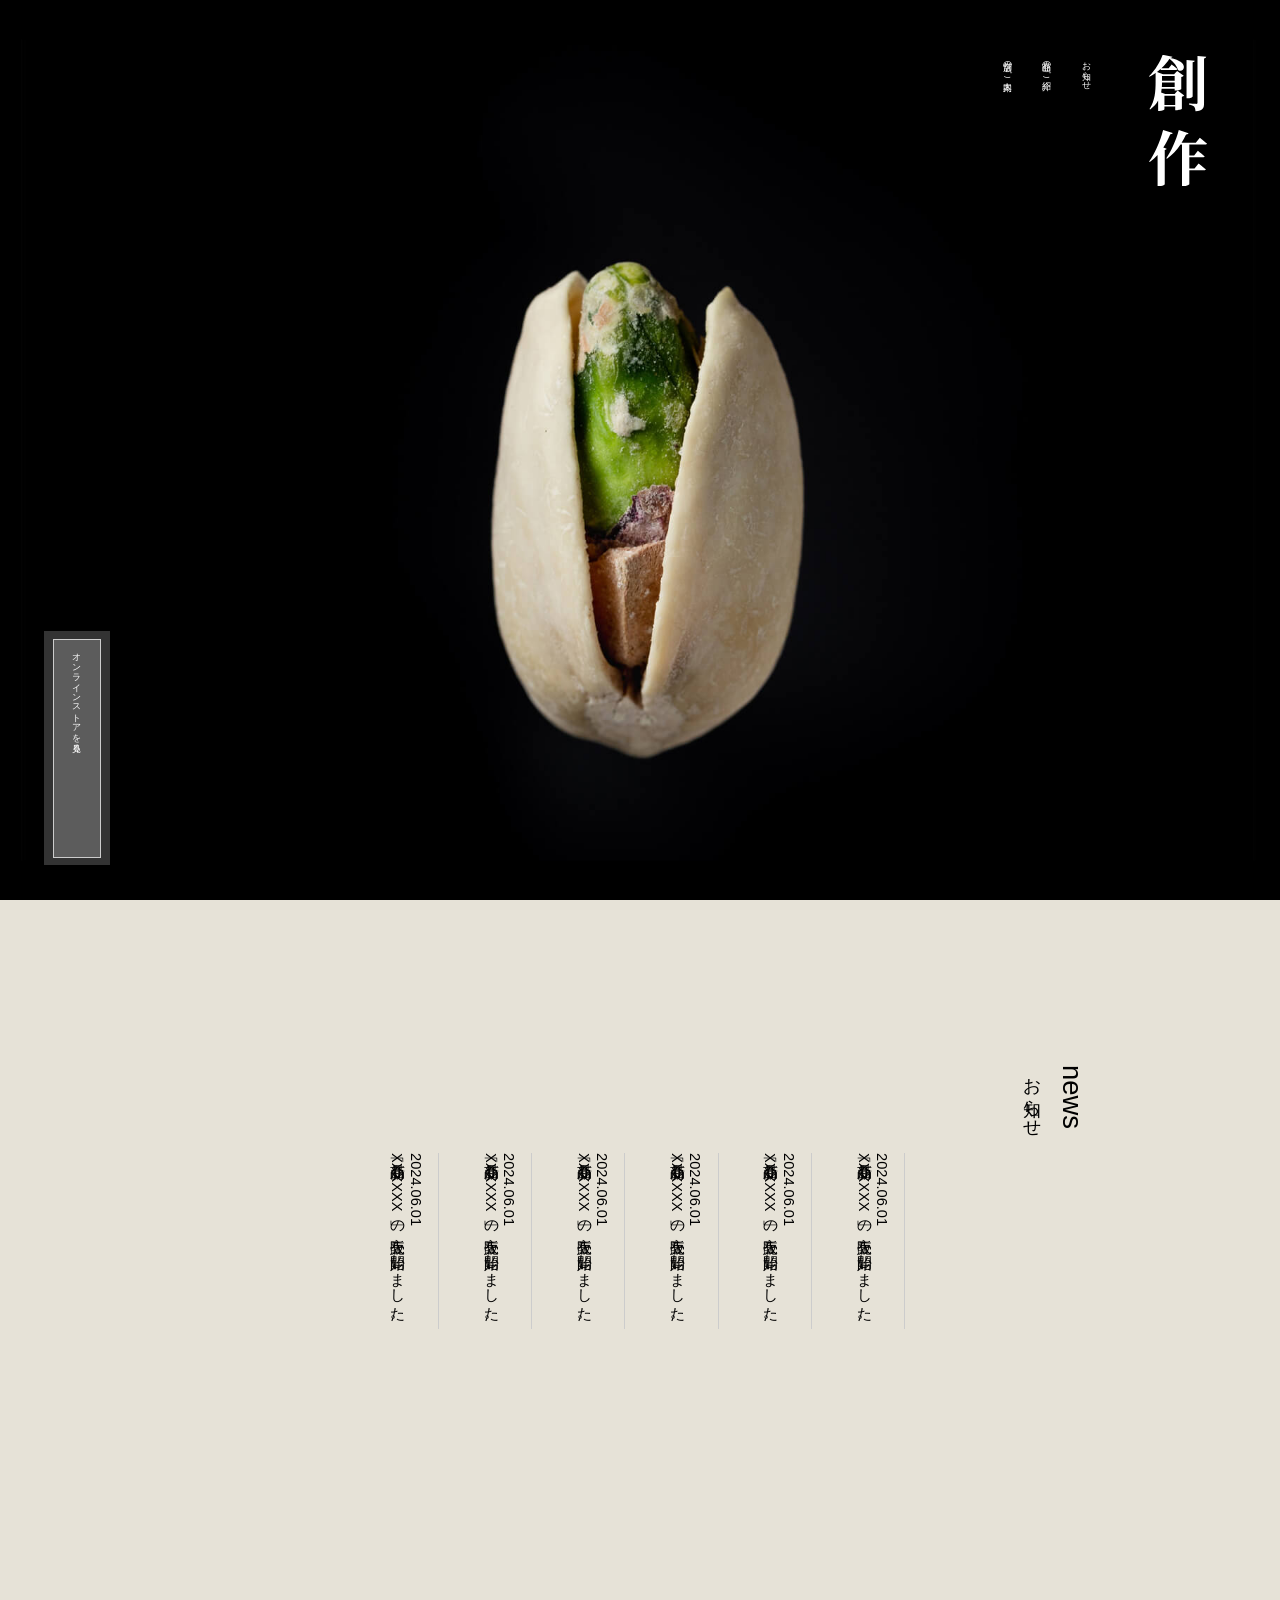
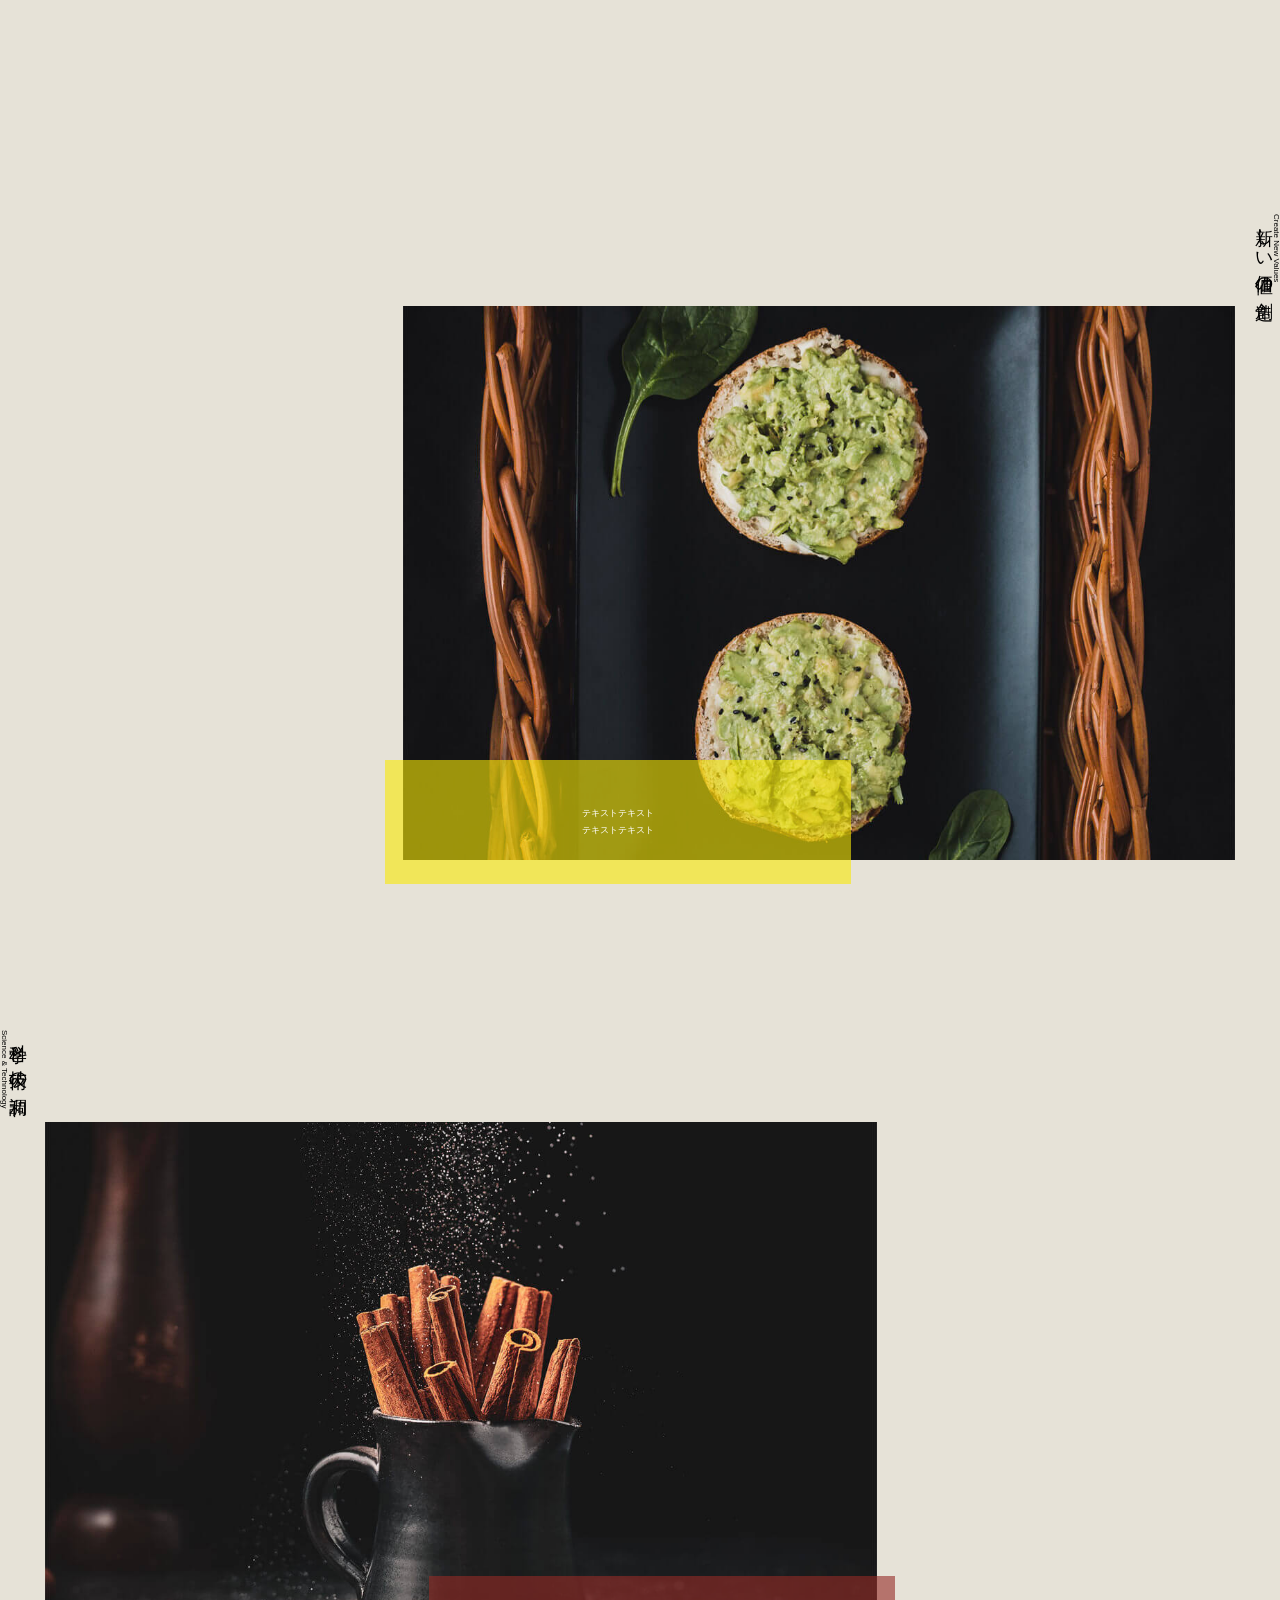
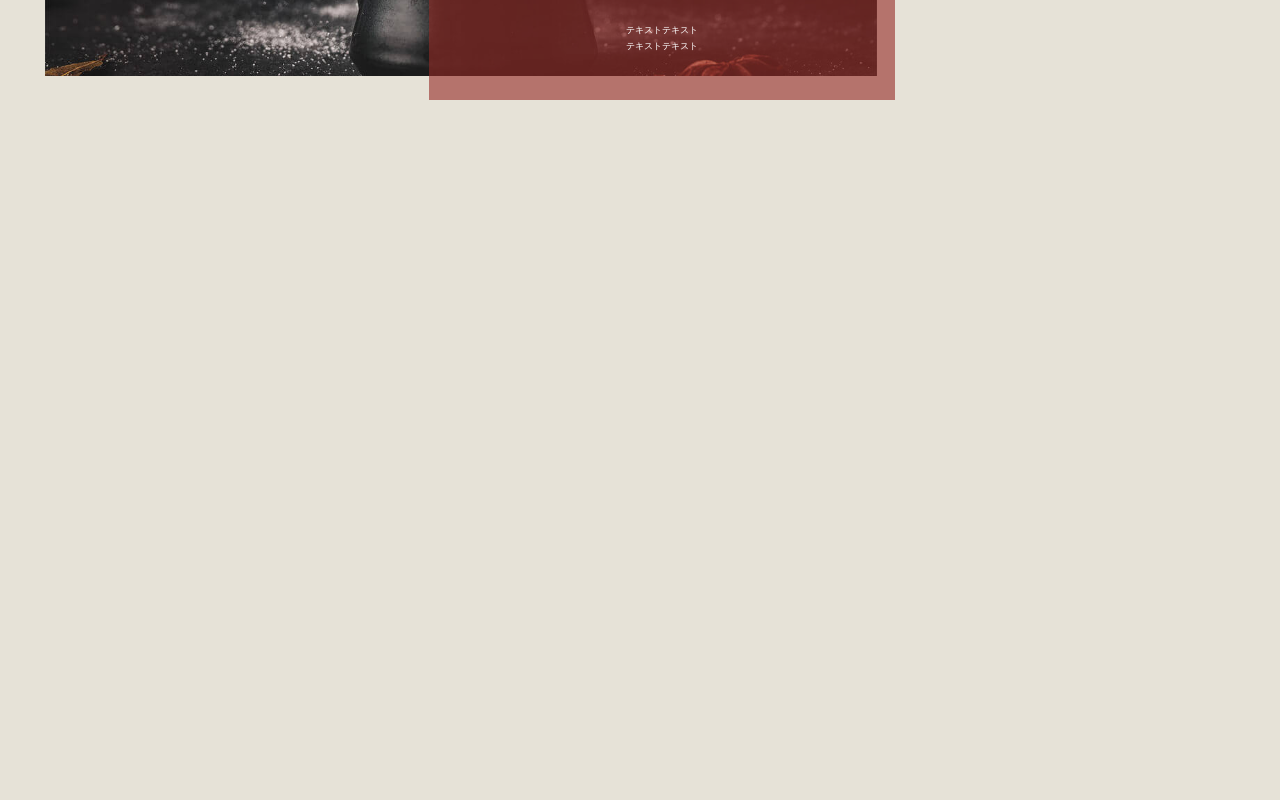
==== index.html @ 49992468 "initial commit" ====
<!doctype html>
<html lang="ja">
  <head>
    <meta charset="UTF-8" />
    <meta name="viewport" content="width=device-width, initial-scale=1.0" />
    <title>XXXXXX</title>
    <link rel="stylesheet" href="css/reset.css" />
    <link rel="stylesheet" href="css/style.css" />
    <link rel="stylesheet" href="css/work.css" />
  </head>
  <body>
    <!-- relative 「オンラインストアを左下に配置 -->
    <header class="header_area">
      <!-- 画面の位置を右から開始させる -->
      <div class="header_inner">
        <!-- ロゴ -->
        <h1 class="header_logo">
          <a href="#" class="header_logo_link"><img src="img/logo.svg" alt="創作ロゴ" class="header_logo_img" /></a>
        </h1>
        <!-- グローバルメニュー -->
        <nav class="header_nav">
          <ul class="header_nav_list">
            <li class="header_nav_item"><a href="index.html" class="header_nav_link">お知らせ</a></li>
            <li class="header_nav_item"><a href="about.html" class="header_nav_link">商品のご紹介</a></li>
            <li class="header_nav_item"><a href="work.html" class="header_nav_link">店舗のご案内</a></li>
          </ul>
        </nav>
      </div>
      <!-- オンラインストアを見る absolute 右下に配置 -->
      <div class="header_store">
        <a href="#" class="header_store_link">オンラインストアを見る</a>
      </div>
    </header>
    <main>
      <!-- お知らせ 右から-->
      <section class="news_area">
        <h2 class="news_subtitle">news</h2>
        <p class="news_title">お知らせ</p>

        <!-- display: flex; で横並びにする'(縦書き) -->
        <div class="news_list">
          <div class="news_item">
            <time class="news_date" datetime="2024-06-01">2024.06.01</time>
            <p class="news_text">新商品「XXXXXX」の販売を開始しました。</p>
          </div>
          <div class="news_item">
            <time class="news_date" datetime="2024-06-01">2024.06.01</time>
            <p class="news_text">新商品「XXXXXX」の販売を開始しました。</p>
          </div>

          <div class="news_item">
            <time class="news_date" datetime="2024-06-01">2024.06.01</time>
            <p class="news_text">新商品「XXXXXX」の販売を開始しました。</p>
          </div>

          <div class="news_item">
            <time class="news_date" datetime="2024-06-01">2024.06.01</time>
            <p class="news_text">新商品「XXXXXX」の販売を開始しました。</p>
          </div>

          <div class="news_item">
            <time class="news_date" datetime="2024-06-01">2024.06.01</time>
            <p class="news_text">新商品「XXXXXX」の販売を開始しました。</p>
          </div>

          <div class="news_item">
            <time class="news_date" datetime="2024-06-01">2024.06.01</time>
            <p class="news_text">新商品「XXXXXX」の販売を開始しました。</p>
          </div>
        </div>
      </section>

      <!-- 商品セクション1【flex 横2列: タイトル側 + 画像側 / row-reverseで画像左・タイトル右】 -->
      <section id="products1" class="products_area">
        <!-- └ タイトル側（右） -->
        <div class="products_header">
          <!-- └ └ 日本語タイトル -->
          <p class="products_title right_position">新しい価値の創造</p>
          <!-- └ └ 英語タイトル -->
          <p class="products_subtitle">Create New Values</p>
        </div>
        <!-- └ 画像側（左） -->
        <div class="products_img_wrapper">
          <!-- └ └ 写真 -->
          <img src="img/products1.jpg" alt="お菓子１" class="products_img" />
          <!-- └ └ テキストボックス -->
          <div class="products_text">テキストテキスト<br />テキストテキスト</div>
        </div>
      </section>

      <!-- 商品セクション2【flex 横2列: タイトル側 + 画像側】 -->
      <section id="products2" class="products_area">
        <!-- └ タイトル側（左） -->
        <div class="products_header">
          <!-- └ └ 日本語タイトル -->
          <p class="products_title">科学と技術の調和</p>
          <!-- └ └ 英語タイトル -->
          <p class="products_subtitle">Science & Technology</p>
        </div>
        <!-- └ 画像側（右） -->
        <div class="products_img_wrapper">
          <!-- └ └ 写真 -->
          <img src="img/products2.jpg" alt="お菓子２" class="products_img" />
          <!-- └ └ テキストボックス -->
          <div class="products_text">テキストテキスト<br />テキストテキスト</div>
        </div>
      </section>

      <!-- グーグルマップを埋め込む -->
      <section>
        <iframe src="https://www.google.com/maps/embed?pb=!1m18!1m12!1m3!1d3133.5903187146155!2d140.89138065!3d38.24261285000001!2m3!1f0!2f0!3f0!3m2!1i1024!2i768!4f13.1!3m3!1m2!1s0x5f8a27e0bf42cc71%3A0xd9b1f886aaa01709!2z44CSOTg0LTA4MDIg5a6u5Z-O55yM5LuZ5Y-w5biC6Iul5p6X5Yy65YWr6LuS5bCP6Lev!5e0!3m2!1sja!2sjp!4v1774502221230!5m2!1sja!2sjp" class="aaa"></iframe>
      </section>
    </main>
    <footer></footer>
    <script src="js/work.js"></script>
  </body>
</html>
---- css/style.css ----
/*
Theme Name: 
*/

html {
  font-size: calc(10 / 1400 * 100vw);
  /* 画面幅1400pxで10px*/
}
:root {
}
/* 
Regular 400
Medium 500
SemiBold 600
Bold 700
ExtraBold 800
*/
img {
  width: 100%;
  object-fit: cover;
}

.sp_only {
  display: none;
}
/* <!-- メインビジュアルここから --> */
.ar_main_img {
  height: 37rem;
  object-fit: cover;
}
/* <!-- メインビジュアルここまで --> */
@media screen and (max-width: 699.98px) {
  html {
    font-size: calc(10 / 375 * 100vw);
    /* 画面幅375pxで10px*/
  }
  /* <!-- メインビジュアルここから --> */
  .ar_main_img {
    margin-top: 8rem;
    height: 15rem;
  }
  /* <!-- メインビジュアルここまで --> */
  .sp_only {
    display: block;
  }
}
---- css/work.css ----
:root {
  --z-content: 1; /* 通常コンテンツ */
  --z-header: 100; /* ヘッダー全体 */
  --z-overlay: 200; /* グローバルメニュー */
  --z-button: 300; /* ハンバーガーボタン（常に最前面） */

  --side-width: 20rem; /* サイドスペースの幅 */
}

body {
  font-family: "Noto Sans JP", sans-serif;
  line-height: 1.8;
  background-color: #e6e2d7;
  font-family: yu-gothic, "Yu Gothic Medium", "Yu Gothic", sans-serif;
}

/* ===============================================
   header
   =============================================== */

/* ヘッダー外枠 */
.header_area {
  background-image: url(../img/mainvisual-pc.jpg);
  background-size: cover;
  background-position: center;

  width: 100%;
  height: 100vh;

  position: relative;
  z-index: var(--z-header);

  background-color: black;
  writing-mode: vertical-rl;
}

/* ヘッダー内側【flex 横3列: ロゴ + ナビ + ストア】 */
.header_inner {
  margin-right: 8rem;
  margin-top: 6rem;

  display: flex;
  flex-direction: column;
  justify-content: flex-start;
  align-items: flex-start;

  gap: 6rem;
}

/* └ ロゴ（右） */
.header_logo {
}

/* ロゴリンク */
.header_logo_link {
  text-decoration: none;
}

/* ロゴ画像 */
.header_logo_img {
}

/* └ ナビ（中） */
.header_nav {
}

/* ナビリスト【flex 横3列: Home + About + Work】 */
.header_nav_list {
  display: flex;
  flex-direction: column;
  gap: 2.5rem;
}

/* └ ナビ項目 */
.header_nav_item {
}

/* ナビリンク */
.header_nav_link {
  color: white;
}

/* └ ストア（左） */
.header_store {
  color: white;
  position: absolute;
  bottom: 3.8rem;
  left: 4.8rem;
  padding: 0.8rem 1rem;
  box-sizing: border-box;
  background-color: rgba(255, 255, 255, 0.2);

  cursor: pointer;
}

/* ストアリンク */
.header_store_link {
  display: block;
  height: 24rem;
  width: 5.2rem;

  padding: 0.8rem 1.6rem;
  border: 0.1rem solid #cccccc;
  color: white;
  background: rgba(255, 255, 255, 0.2);
  text-decoration: none;
}

/* ===============================================
   news
   =============================================== */

/* お知らせエリア外枠 */
.news_area {
  width: 100%;
  height: 100rem;

  padding-right: var(--side-width); /* サイドスペースの幅 */

  writing-mode: vertical-rl;
}

/* サブタイトル（news） */
.news_subtitle {
  margin-top: 18rem;
  font-size: 3rem;
}

/* タイトル（お知らせ） */
.news_title {
  margin-top: 18rem;
  font-size: 2rem;
}

/* ニュース一覧【flex 横6列: item × 6】 */
.news_list {
  margin-right: 12rem;
  margin-top: 27.7rem;

  display: flex;
  align-items: flex-start;
  flex-direction: column;

  gap: 3.2rem;
}

/* └ ニュース1件ブロック【flex 縦2行: 日付 + テキスト】 */
.news_item {
  width: 7rem;

  display: flex;
  flex-direction: column;
  justify-content: center;
  align-items: flex-start;

  font-size: 1.6rem;

  border-right: 0.1rem solid #cccccc;
}

/* └ └ 日付 */
.news_date {
  width: 2rem;
}

/* └ └ テキスト */
.news_text {
}

/* ===============================================
   products
   =============================================== */

/* 商品セクション外枠【flex 横2列: タイトル側 + 画像側】 */
.products_area {
  display: flex;
  margin-bottom: 18rem;
}

/* └ タイトル側 */
.products_header {
  font-weight: normal;
  line-height: 1;
}

/* └ └ 日本語タイトル */
.products_title {
  font-size: 2rem;
  letter-spacing: 0.1em;
  margin-bottom: 1.8rem;
}

/* └ └ 英語タイトル */
.products_subtitle {
  font-size: 0.875rem;
}

/* └ 画像側 */
.products_img_wrapper {
  width: 65%;
  margin-top: 10rem;
  position: relative;
}

/* └ └ 写真 */
.products_img {
  width: 100%;
}

/* └ └ テキストボックス */
.products_text {
  width: 56%;
  color: #fff;
  padding: 5rem 0;
  text-align: center;
  position: absolute;
  bottom: -2rem;
}

/* 1枚目: 画像左・タイトル右 */
#products1 {
  flex-direction: row-reverse;
}

#products1 .products_header {
  margin-left: 2rem;
  writing-mode: vertical-lr;
}

#products1 .products_text {
  background: rgba(249, 233, 6, 0.6);
  left: -2rem;
}

/* 2枚目: タイトル左・画像右 */
#products2 .products_header {
  margin-right: 2rem;
  writing-mode: vertical-rl;
}

#products2 .products_text {
  background: rgba(149, 42, 38, 0.6);
  right: -2rem;
}

/* ===============================================
   work
   =============================================== */

.aaa {
  width: 100%;
  height: 60rem;
}
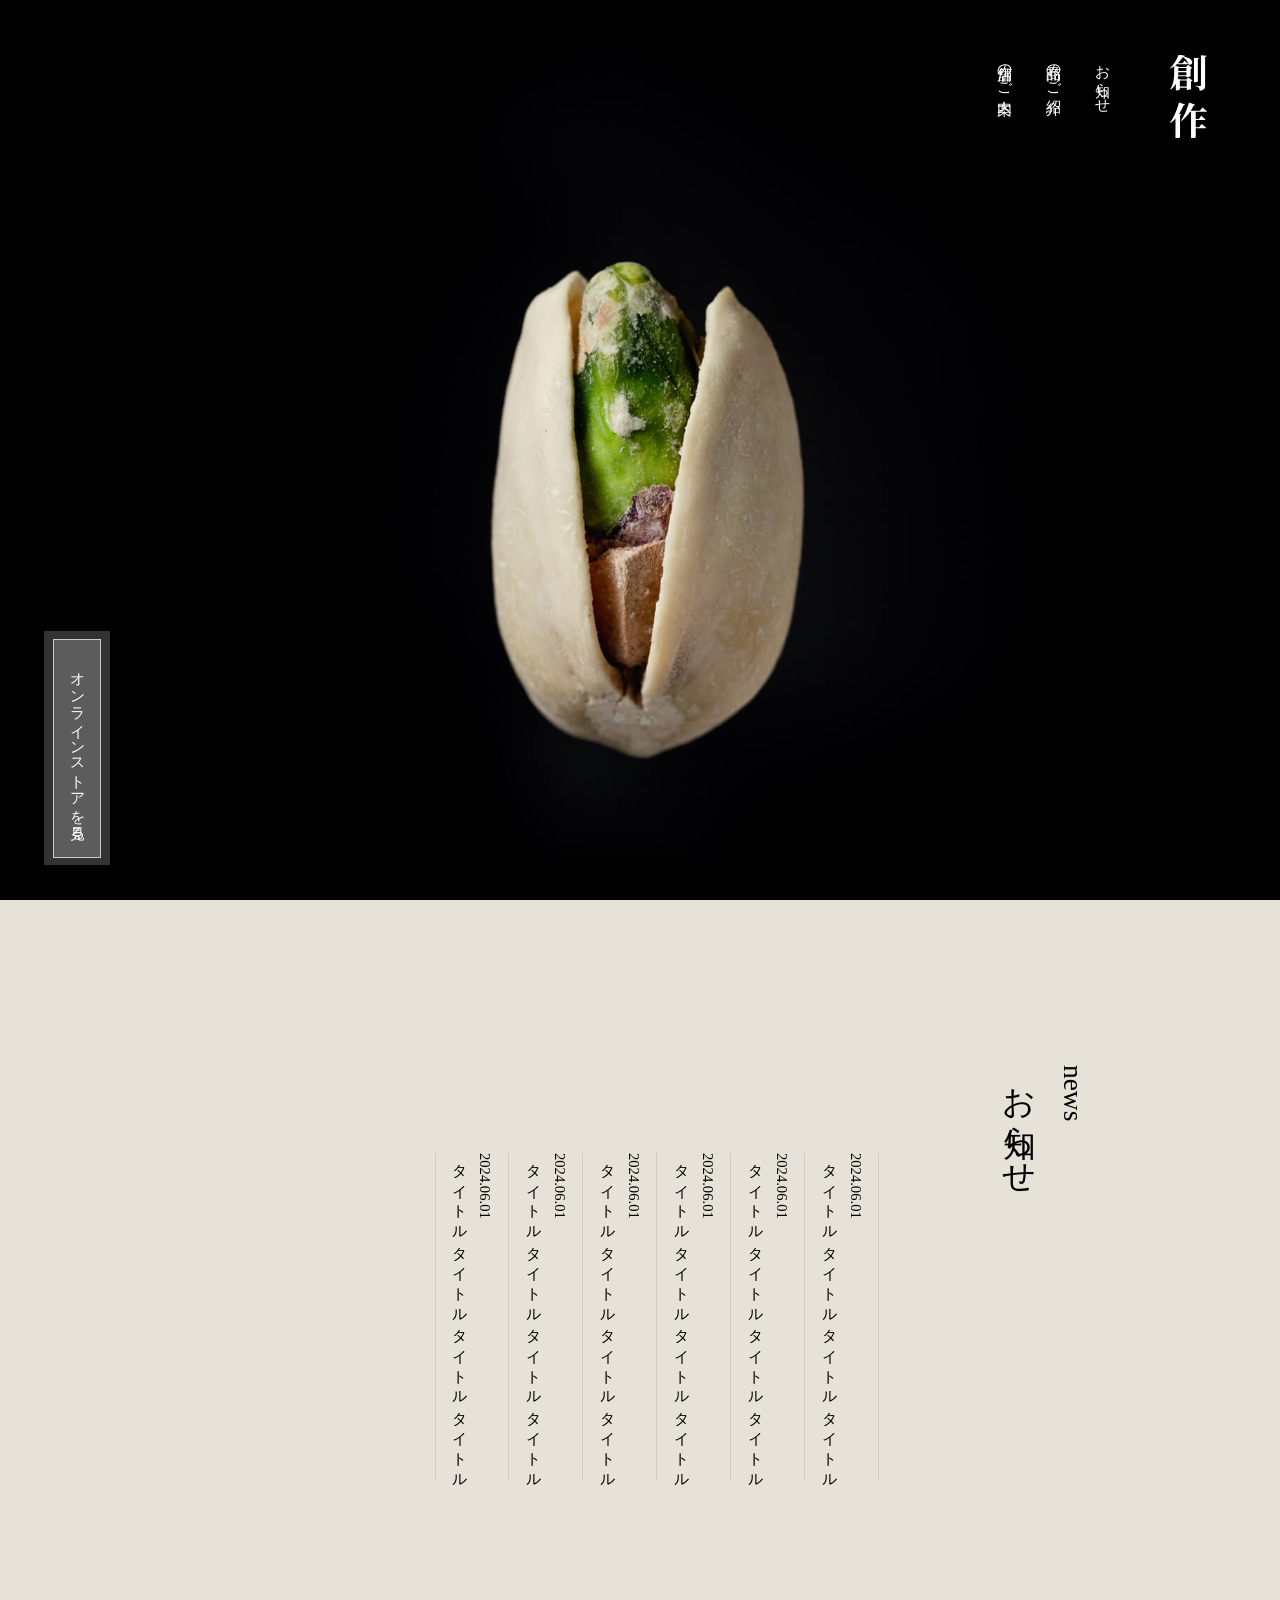
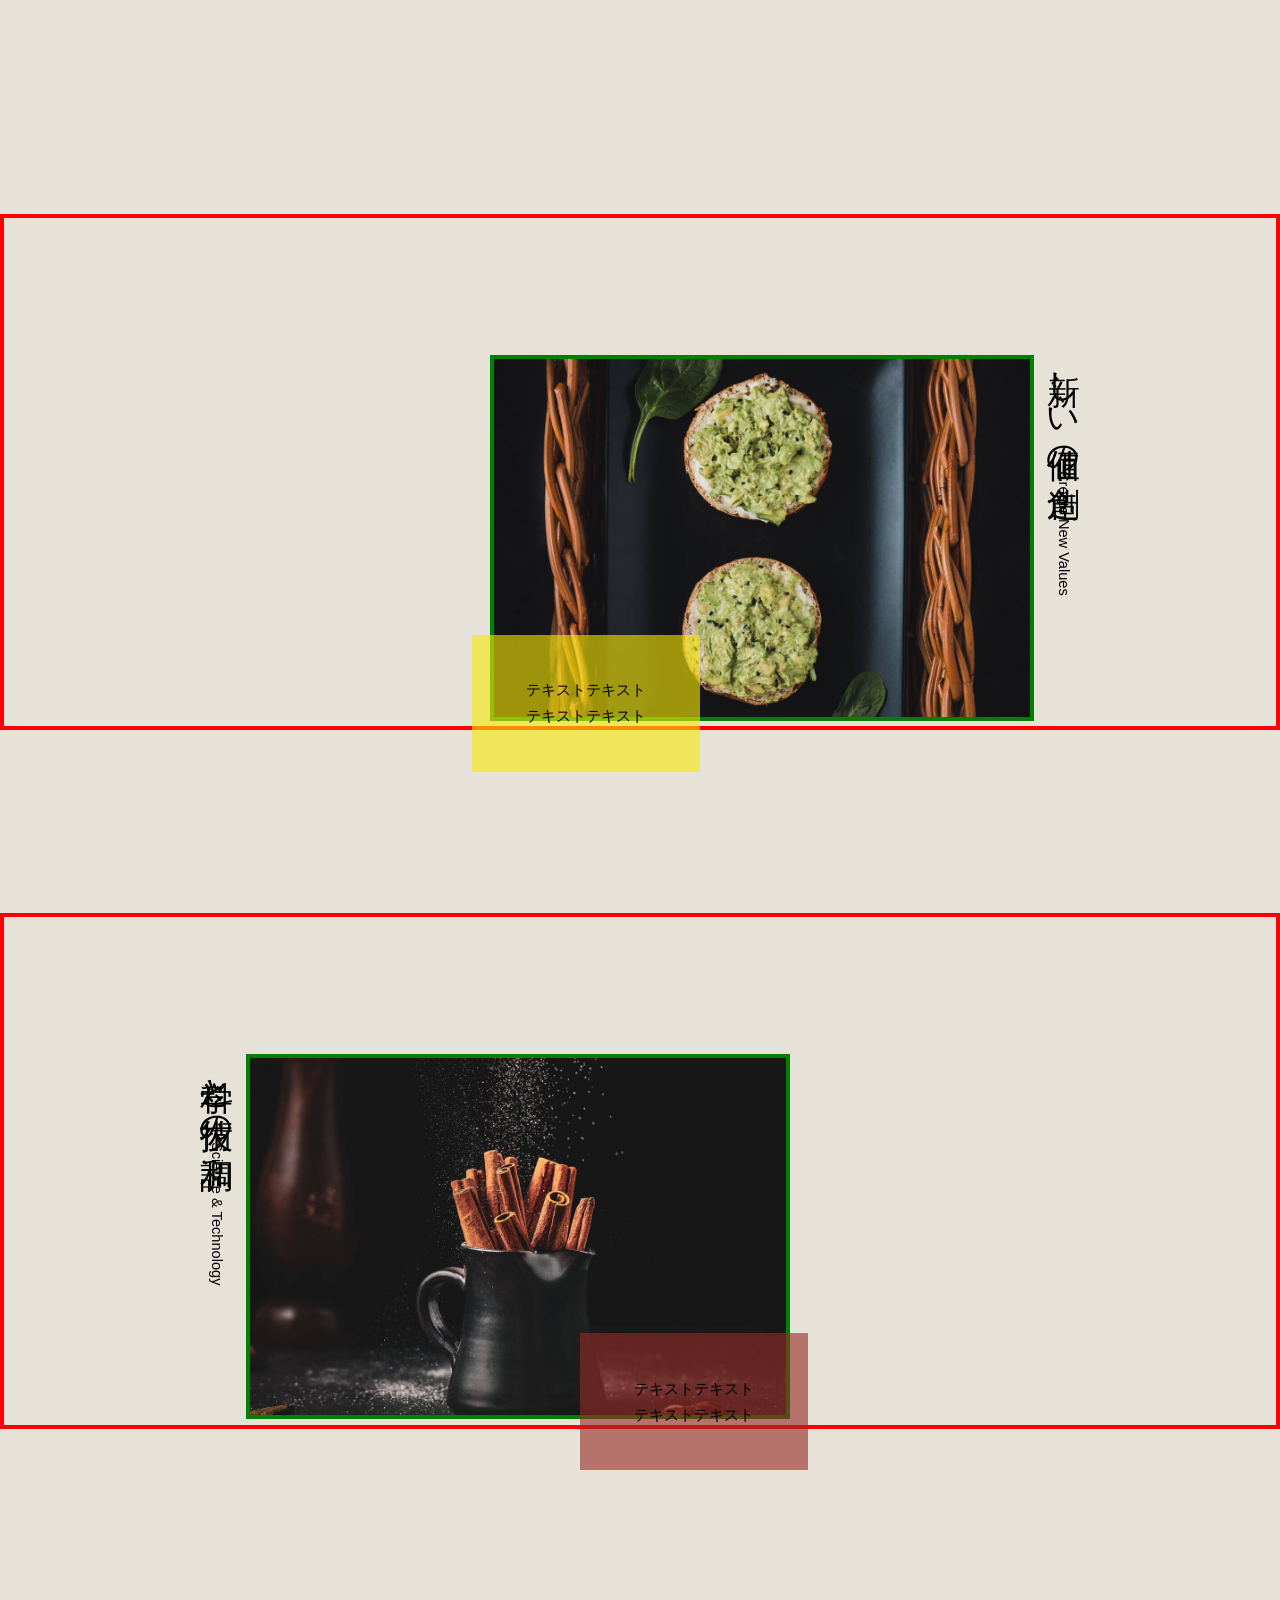
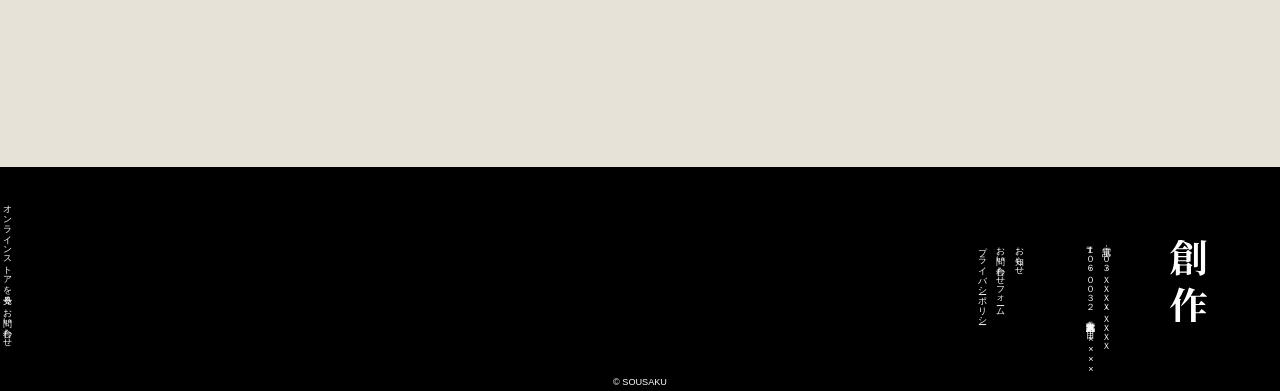
==== commit ad9e2ea6: "update" ====
--- a/index.html
+++ b/index.html
@@ -9,9 +9,7 @@
     <link rel="stylesheet" href="css/work.css" />
   </head>
   <body>
-    <!-- relative 「オンラインストアを左下に配置 -->
     <header class="header_area">
-      <!-- 画面の位置を右から開始させる -->
       <div class="header_inner">
         <!-- ロゴ -->
         <h1 class="header_logo">
@@ -26,56 +24,56 @@
           </ul>
         </nav>
       </div>
-      <!-- オンラインストアを見る absolute 右下に配置 -->
-      <div class="header_store">
+      <!-- オンラインストアへのリンク -->
+      <button class="header_store">
         <a href="#" class="header_store_link">オンラインストアを見る</a>
-      </div>
+      </button>
     </header>
     <main>
-      <!-- お知らせ 右から-->
+      <!-- お知らせセクション -->
       <section class="news_area">
-        <h2 class="news_subtitle">news</h2>
+        <p class="news_subtitle">news</p>
         <p class="news_title">お知らせ</p>
 
-        <!-- display: flex; で横並びにする'(縦書き) -->
+        <!-- お知らせリスト -->
         <div class="news_list">
           <div class="news_item">
             <time class="news_date" datetime="2024-06-01">2024.06.01</time>
-            <p class="news_text">新商品「XXXXXX」の販売を開始しました。</p>
+            <p class="news_text">タ イ ト ル タ イ ト ル タ イ ト ル タ イ ト ル</p>
           </div>
           <div class="news_item">
             <time class="news_date" datetime="2024-06-01">2024.06.01</time>
-            <p class="news_text">新商品「XXXXXX」の販売を開始しました。</p>
+            <p class="news_text">タ イ ト ル タ イ ト ル タ イ ト ル タ イ ト ル</p>
           </div>
 
           <div class="news_item">
             <time class="news_date" datetime="2024-06-01">2024.06.01</time>
-            <p class="news_text">新商品「XXXXXX」の販売を開始しました。</p>
+            <p class="news_text">タ イ ト ル タ イ ト ル タ イ ト ル タ イ ト ル</p>
           </div>
 
           <div class="news_item">
             <time class="news_date" datetime="2024-06-01">2024.06.01</time>
-            <p class="news_text">新商品「XXXXXX」の販売を開始しました。</p>
+            <p class="news_text">タ イ ト ル タ イ ト ル タ イ ト ル タ イ ト ル</p>
           </div>
 
           <div class="news_item">
             <time class="news_date" datetime="2024-06-01">2024.06.01</time>
-            <p class="news_text">新商品「XXXXXX」の販売を開始しました。</p>
+            <p class="news_text">タ イ ト ル タ イ ト ル タ イ ト ル タ イ ト ル</p>
           </div>
 
           <div class="news_item">
             <time class="news_date" datetime="2024-06-01">2024.06.01</time>
-            <p class="news_text">新商品「XXXXXX」の販売を開始しました。</p>
+            <p class="news_text">タ イ ト ル タ イ ト ル タ イ ト ル タ イ ト ル</p>
           </div>
         </div>
       </section>
 
       <!-- 商品セクション1【flex 横2列: タイトル側 + 画像側 / row-reverseで画像左・タイトル右】 -->
-      <section id="products1" class="products_area">
+      <section id="products1" class="products_area1">
         <!-- └ タイトル側（右） -->
         <div class="products_header">
           <!-- └ └ 日本語タイトル -->
-          <p class="products_title right_position">新しい価値の創造</p>
+          <p class="products_title">新しい価値の創造</p>
           <!-- └ └ 英語タイトル -->
           <p class="products_subtitle">Create New Values</p>
         </div>
@@ -84,34 +82,58 @@
           <!-- └ └ 写真 -->
           <img src="img/products1.jpg" alt="お菓子１" class="products_img" />
           <!-- └ └ テキストボックス -->
-          <div class="products_text">テキストテキスト<br />テキストテキスト</div>
+          <div class="products_text products_position1">テキストテキスト<br />テキストテキスト</div>
         </div>
       </section>
 
-      <!-- 商品セクション2【flex 横2列: タイトル側 + 画像側】 -->
-      <section id="products2" class="products_area">
+      <!-- 商品セクション2【flex 横2列: タイトル側 + 画像側 / row-reverseで画像左・タイトル右】 -->
+      <section id="products2">
         <!-- └ タイトル側（左） -->
         <div class="products_header">
           <!-- └ └ 日本語タイトル -->
           <p class="products_title">科学と技術の調和</p>
           <!-- └ └ 英語タイトル -->
-          <p class="products_subtitle">Science & Technology</p>
+          <p class="products_subtitle"> Science & Technology</p>
         </div>
         <!-- └ 画像側（右） -->
         <div class="products_img_wrapper">
           <!-- └ └ 写真 -->
           <img src="img/products2.jpg" alt="お菓子２" class="products_img" />
           <!-- └ └ テキストボックス -->
-          <div class="products_text">テキストテキスト<br />テキストテキスト</div>
+          <div class="products_text products_position2">テキストテキスト<br />テキストテキスト</div>
         </div>
       </section>
 
-      <!-- グーグルマップを埋め込む -->
+      <!-- 地図 -->
       <section>
-        <iframe src="https://www.google.com/maps/embed?pb=!1m18!1m12!1m3!1d3133.5903187146155!2d140.89138065!3d38.24261285000001!2m3!1f0!2f0!3f0!3m2!1i1024!2i768!4f13.1!3m3!1m2!1s0x5f8a27e0bf42cc71%3A0xd9b1f886aaa01709!2z44CSOTg0LTA4MDIg5a6u5Z-O55yM5LuZ5Y-w5biC6Iul5p6X5Yy65YWr6LuS5bCP6Lev!5e0!3m2!1sja!2sjp!4v1774502221230!5m2!1sja!2sjp" class="aaa"></iframe>
+        <iframe src="" frameborder="0"> </iframe>
       </section>
     </main>
-    <footer></footer>
+
+    <footer class="footer_area">
+      <!-- オンラインストア・お問い合わせ -->
+      <div class="footer_store">
+        <a href="#" class="footer_online">オンラインストアを見る</a>
+        <a href="#" class="footer_inquiry">お問い合わせ</a>
+      </div>
+      <div class="footer_inner">
+        <img src="img/logo.svg" alt="創作ロゴ" class="footer_logo" />
+        <!-- 住所・電話 -->
+        <address class="footer_info">
+          <p class="footer_tel">電話：０３-ＸＸＸＸ-ＸＸＸＸ</p>
+          <p class="footer_address">〒１０６-００３２　東京都港区六本木５丁目×××××</p>
+        </address>
+        <!-- ナビリンク -->
+        <div class="footer_contact">
+          <ul class="footer_contact_list">
+            <li class="footer_contact_item"><a href="#" class="footer_contact_link">お知らせ</a></li>
+            <li class="footer_contact_item"><a href="#" class="footer_contact_link">お問い合わせフォーム</a></li>
+            <li class="footer_contact_item"><a href="#" class="footer_contact_link">プライバシーポリシー</a></li>
+          </ul>
+        </div>
+      </div>
+    </footer>
+    <small class="footer_copyright">© SOUSAKU</small>
     <script src="js/work.js"></script>
   </body>
 </html>
--- a/css/work.css
+++ b/css/work.css
@@ -8,15 +8,13 @@
 }
 
 body {
-  font-family: "Noto Sans JP", sans-serif;
   line-height: 1.8;
   background-color: #e6e2d7;
-  font-family: yu-gothic, "Yu Gothic Medium", "Yu Gothic", sans-serif;
-}
-
-/* ===============================================
-   header
-   =============================================== */
+  font-family: "Yu Gothic", "Yu Gothic Medium", "Yu Gothic", sans-serif;
+}
+/* ┌─────────────────────────────────────────┐
+   │ ヘッダー                        │
+   └─────────────────────────────────────────┘ */
 
 /* ヘッダー外枠 */
 .header_area {
@@ -34,7 +32,7 @@
   writing-mode: vertical-rl;
 }
 
-/* ヘッダー内側【flex 横3列: ロゴ + ナビ + ストア】 */
+/* ヘッダー内側【flex 縦3列: ロゴ + ナビ + ストア】 */
 .header_inner {
   margin-right: 8rem;
   margin-top: 6rem;
@@ -53,11 +51,14 @@
 
 /* ロゴリンク */
 .header_logo_link {
-  text-decoration: none;
 }
 
 /* ロゴ画像 */
 .header_logo_img {
+  display: block;
+  text-decoration: none;
+  height: 9.1rem;
+  width: 4rem;
 }
 
 /* └ ナビ（中） */
@@ -78,6 +79,7 @@
 /* ナビリンク */
 .header_nav_link {
   color: white;
+  font-size: 1.6rem;
 }
 
 /* └ ストア（左） */
@@ -95,15 +97,18 @@
 
 /* ストアリンク */
 .header_store_link {
-  display: block;
   height: 24rem;
   width: 5.2rem;
+  font-size: 1.6rem;
 
   padding: 0.8rem 1.6rem;
   border: 0.1rem solid #cccccc;
   color: white;
   background: rgba(255, 255, 255, 0.2);
-  text-decoration: none;
+
+  display: flex;
+  justify-content: center;
+  align-items: center;
 }
 
 /* ===============================================
@@ -118,6 +123,7 @@
   padding-right: var(--side-width); /* サイドスペースの幅 */
 
   writing-mode: vertical-rl;
+  font-family: "Yu Mincho", "游明朝", serif;
 }
 
 /* サブタイトル（news） */
@@ -129,10 +135,10 @@
 /* タイトル（お知らせ） */
 .news_title {
   margin-top: 18rem;
-  font-size: 2rem;
-}
-
-/* ニュース一覧【flex 横6列: item × 6】 */
+  font-size: 3.6rem;
+}
+
+/* ニュース一覧【flex 縦6列: item × 6】 */
 .news_list {
   margin-right: 12rem;
   margin-top: 27.7rem;
@@ -141,106 +147,110 @@
   align-items: flex-start;
   flex-direction: column;
 
-  gap: 3.2rem;
-}
-
-/* └ ニュース1件ブロック【flex 縦2行: 日付 + テキスト】 */
+  gap: 0.1rem;
+}
+
+/* └ ニュース1件ブロック */
 .news_item {
-  width: 7rem;
-
-  display: flex;
-  flex-direction: column;
-  justify-content: center;
-  align-items: flex-start;
-
-  font-size: 1.6rem;
-
+  width: 8rem;
+  font-size: 1.6rem;
   border-right: 0.1rem solid #cccccc;
+}
+
+.news_item:last-child {
+  border-left: 0.1rem solid #cccccc;
 }
 
 /* └ └ 日付 */
 .news_date {
-  width: 2rem;
+  display: block;
+  padding-right: 1rem;
 }
 
 /* └ └ テキスト */
-.news_text {
+.news_text:last-child {
+  padding-left: 1rem;
 }
 
 /* ===============================================
    products
    =============================================== */
 
-/* 商品セクション外枠【flex 横2列: タイトル側 + 画像側】 */
-.products_area {
-  display: flex;
-  margin-bottom: 18rem;
+/* 商品セクション外枠【flex 横2列: タイトル側 + 画像側（area1はrow-reverse）】 */
+#products1,
+#products2 {
+  width: 100%;
+  padding: 0 var(--side-width);
+  margin: 0 auto;
+  display: flex;
+
+  border: 0.5rem solid red;
+  margin-bottom: 20rem;
+}
+
+.products_area1 {
+  flex-direction: row-reverse;
 }
 
 /* └ タイトル側 */
 .products_header {
-  font-weight: normal;
-  line-height: 1;
+  display: flex;
+  flex-direction: row;
+  writing-mode: vertical-rl;
+  align-items: center;
+  justify-content: center;
+  gap: 1rem;
+
+  font-size: 3rem;
 }
 
 /* └ └ 日本語タイトル */
 .products_title {
-  font-size: 2rem;
-  letter-spacing: 0.1em;
-  margin-bottom: 1.8rem;
+  font-size: 3.6rem;
 }
 
 /* └ └ 英語タイトル */
 .products_subtitle {
-  font-size: 0.875rem;
+  font-size: 1.6rem;
+  line-height: 3.6rem;
 }
 
 /* └ 画像側 */
 .products_img_wrapper {
-  width: 65%;
-  margin-top: 10rem;
+  margin-top: 15rem;
+  width: 60%;
   position: relative;
 }
 
 /* └ └ 写真 */
 .products_img {
   width: 100%;
+  border: 0.5rem solid green;
 }
 
 /* └ └ テキストボックス */
 .products_text {
-  width: 56%;
-  color: #fff;
-  padding: 5rem 0;
-  text-align: center;
+  height: 15rem;
+  width: 25rem;
+  font-size: 1.6rem;
+
   position: absolute;
-  bottom: -2rem;
-}
-
-/* 1枚目: 画像左・タイトル右 */
-#products1 {
-  flex-direction: row-reverse;
-}
-
-#products1 .products_header {
-  margin-left: 2rem;
-  writing-mode: vertical-lr;
-}
-
-#products1 .products_text {
-  background: rgba(249, 233, 6, 0.6);
+
+  display: flex;
+  justify-content: center;
+  align-items: center;
+}
+
+.products_position1 {
+  bottom: -5rem;
   left: -2rem;
-}
-
-/* 2枚目: タイトル左・画像右 */
-#products2 .products_header {
-  margin-right: 2rem;
-  writing-mode: vertical-rl;
-}
-
-#products2 .products_text {
-  background: rgba(149, 42, 38, 0.6);
+  background-color: #f9e90699;
+}
+
+.products_position2 {
+  bottom: -5rem;
   right: -2rem;
+  background-color: #952a2699;
 }
 
 /* ===============================================
@@ -250,4 +260,105 @@
 .aaa {
   width: 100%;
   height: 60rem;
-}
+  margin-bottom: 20rem;
+}
+
+/* ===============================================
+   footer
+   =============================================== */
+
+/* フッター外枠【flex 縦: ロゴ + 住所情報 + ナビ + ストアリンク + コピーライト】 */
+.footer_area {
+  width: 100%;
+
+  display: flex;
+  justify-content: space-between;
+  align-items: center;
+
+  background-color: #000000;
+  color: white;
+}
+
+.footer_inner {
+  writing-mode: vertical-rl;
+  margin-top: 8rem;
+}
+
+/* └ ロゴ */
+.footer_logo {
+  margin-right: 8rem;
+  height: 9rem;
+  width: 4rem;
+}
+
+/* └ 住所・電話 */
+.footer_info {
+  margin-right: 6rem;
+}
+
+/* 電話番号 */
+.footer_tel {
+}
+
+/* 住所 */
+.footer_address {
+}
+
+/* └ ナビリンク【flex 縦: お知らせ + お問い合わせフォーム + プライバシーポリシー】 */
+.footer_contact {
+  margin-right: 6rem;
+}
+
+/* └ └ ナビリスト */
+.footer_contact_list {
+  display: flex;
+  flex-direction: column;
+  gap: 0.2rem;
+}
+
+/* ナビ項目 */
+.footer_contact_item {
+}
+
+.footer_contact_link {
+  color: white;
+}
+
+/* └ ストアリンク【flex 縦: オンラインストア + お問い合わせ】 */
+.footer_store {
+  writing-mode: vertical-rl;
+  display: flex;
+}
+
+/* オンラインストアリンク */
+.footer_online {
+  color: white;
+}
+
+.footer_online::after {
+  content: "|";
+  color: white;
+}
+
+/* お問い合わせリンク */
+.footer_inquiry {
+  color: white;
+}
+
+/* コピーライト */
+.footer_copyright {
+}
+
+/* ┌─────────────────────────────────────────┐
+   │ セクション名                        │
+   └─────────────────────────────────────────┘ */
+
+.footer_copyright {
+  display: block;
+  width: 100%;
+  background-color: #000000;
+
+  text-align: center;
+
+  color: white;
+}
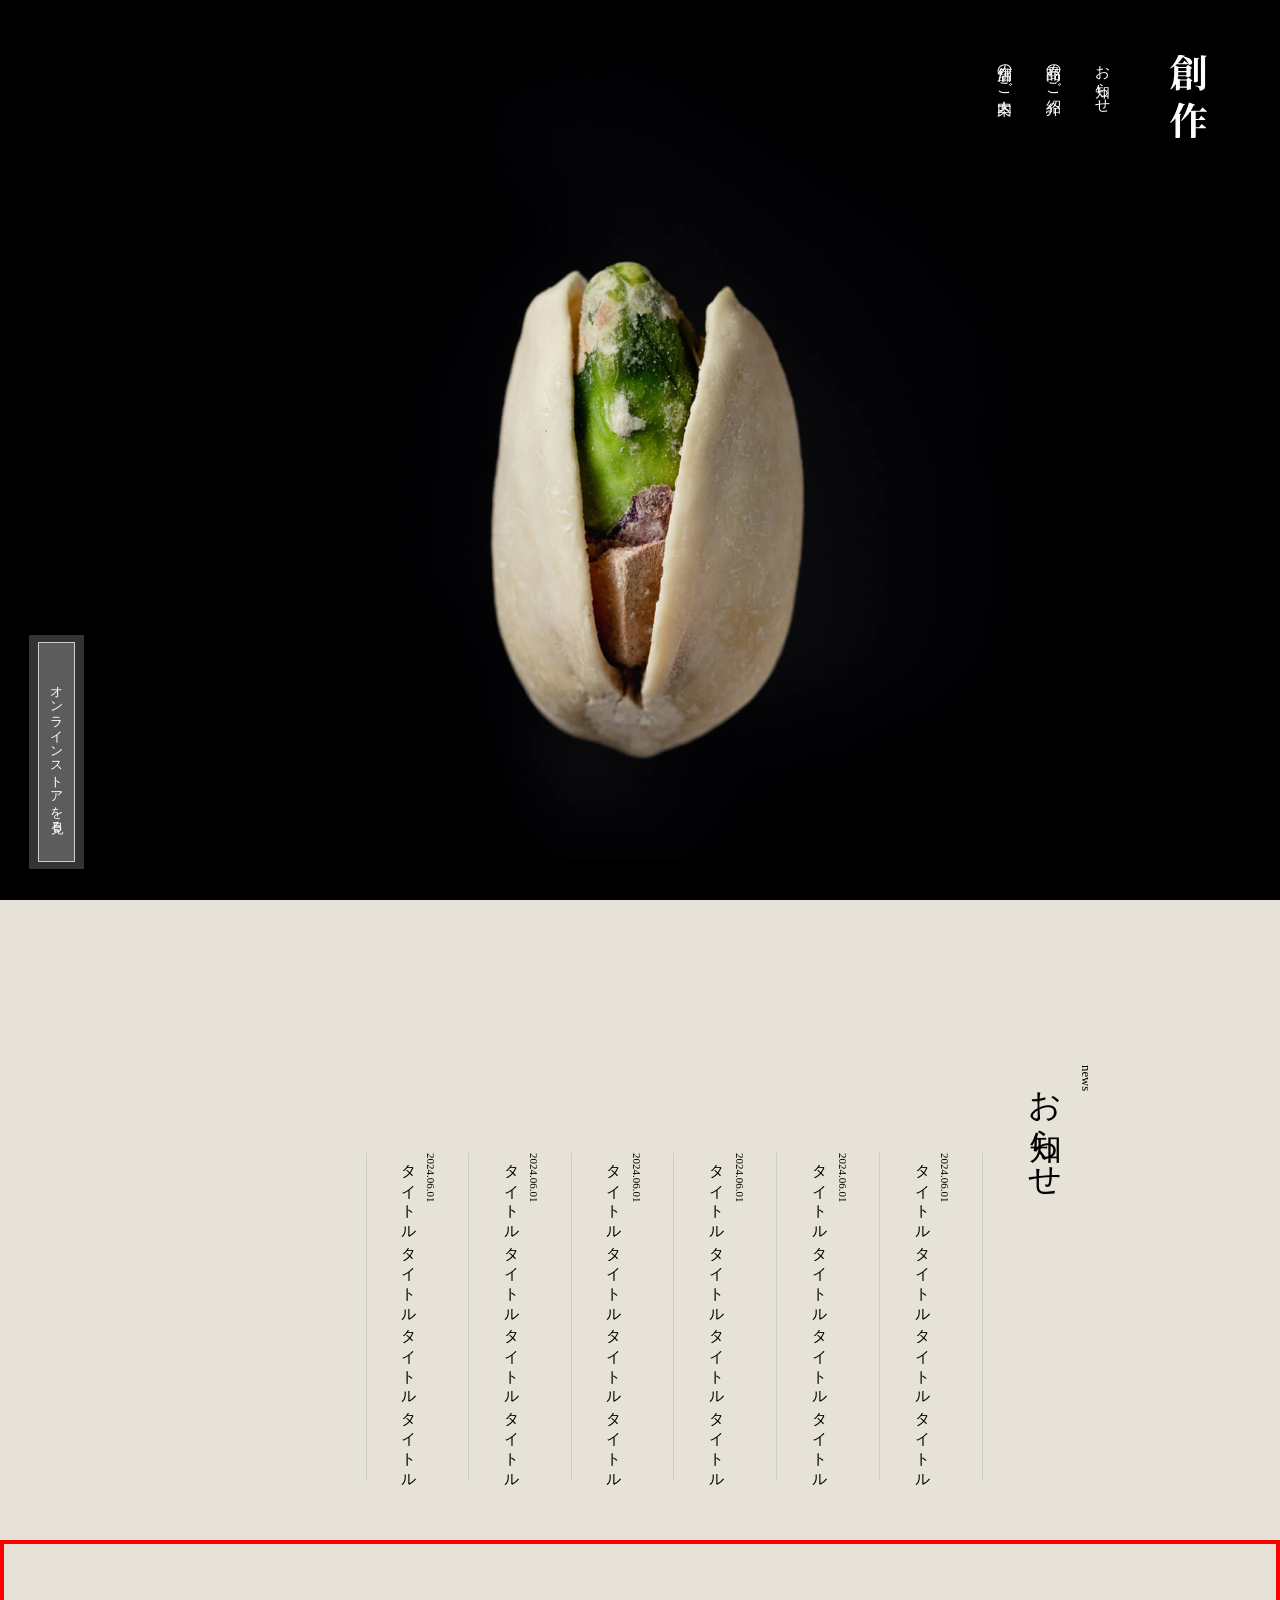
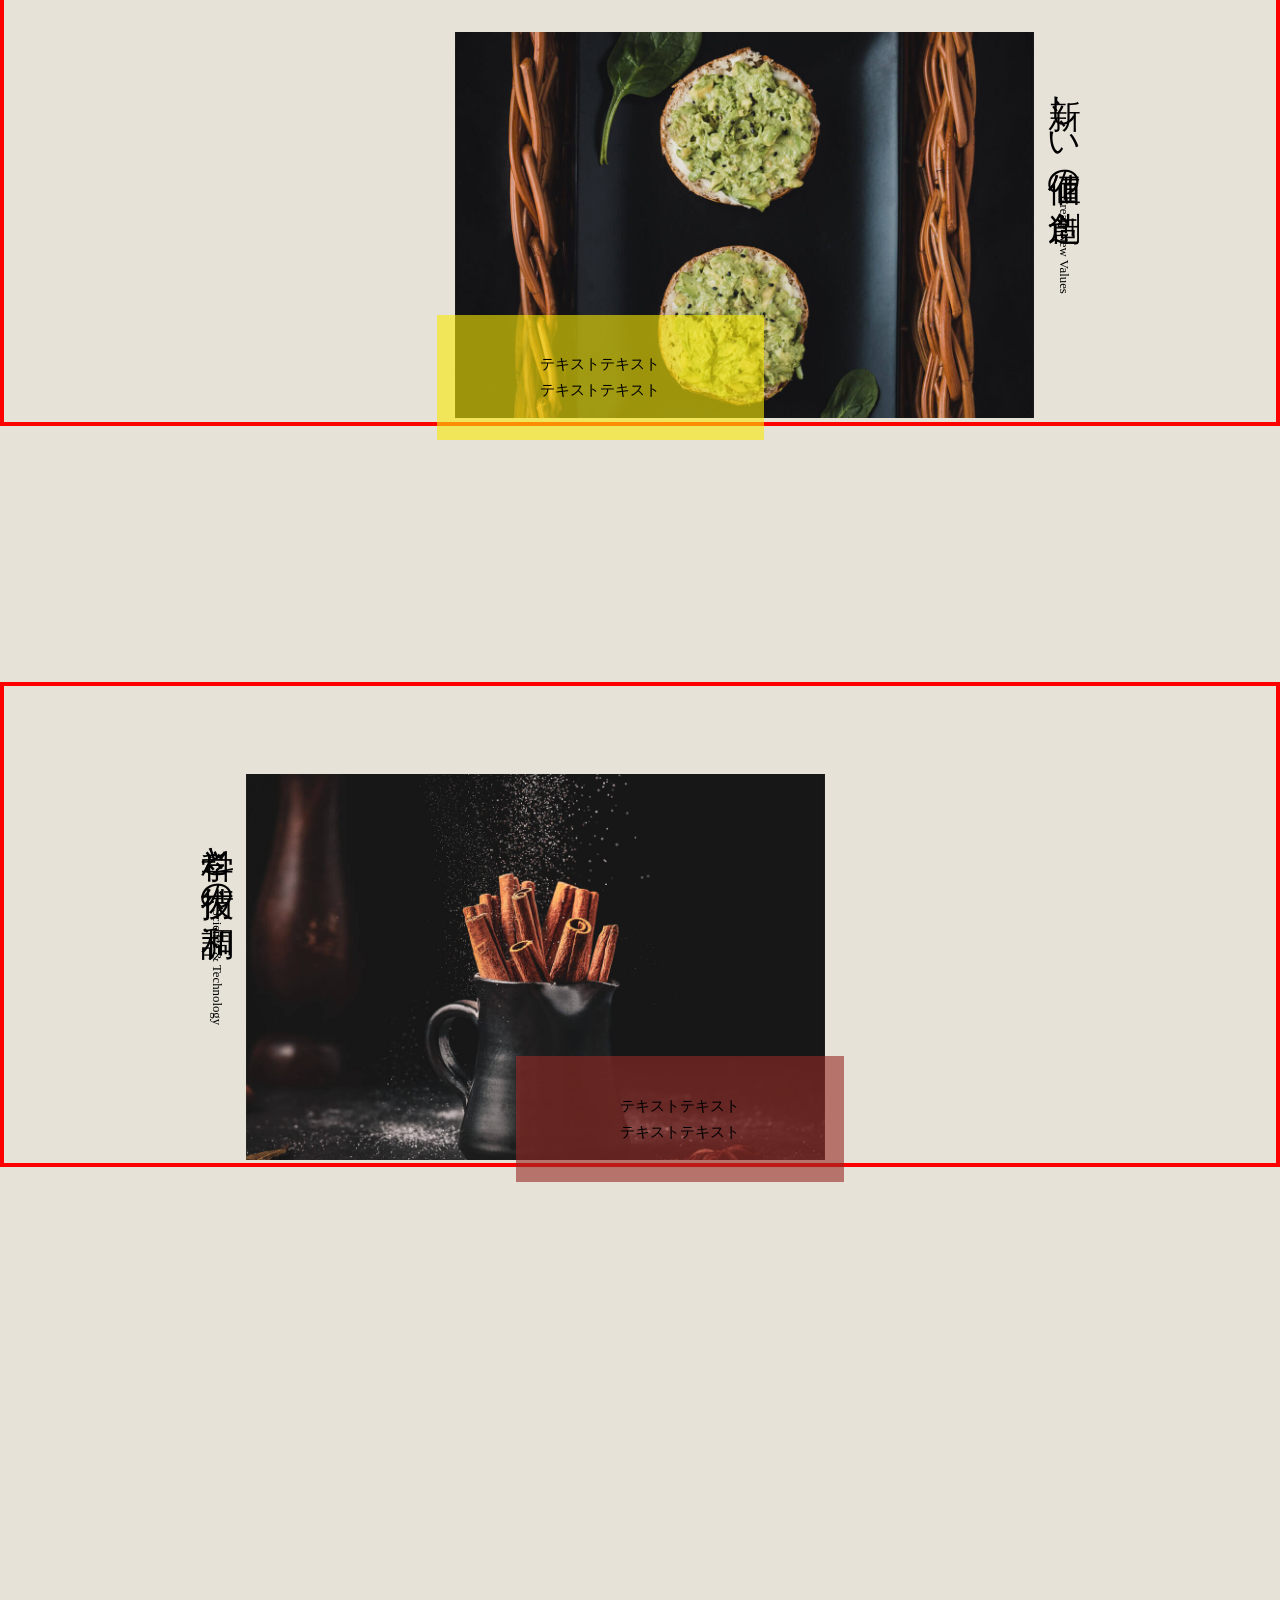
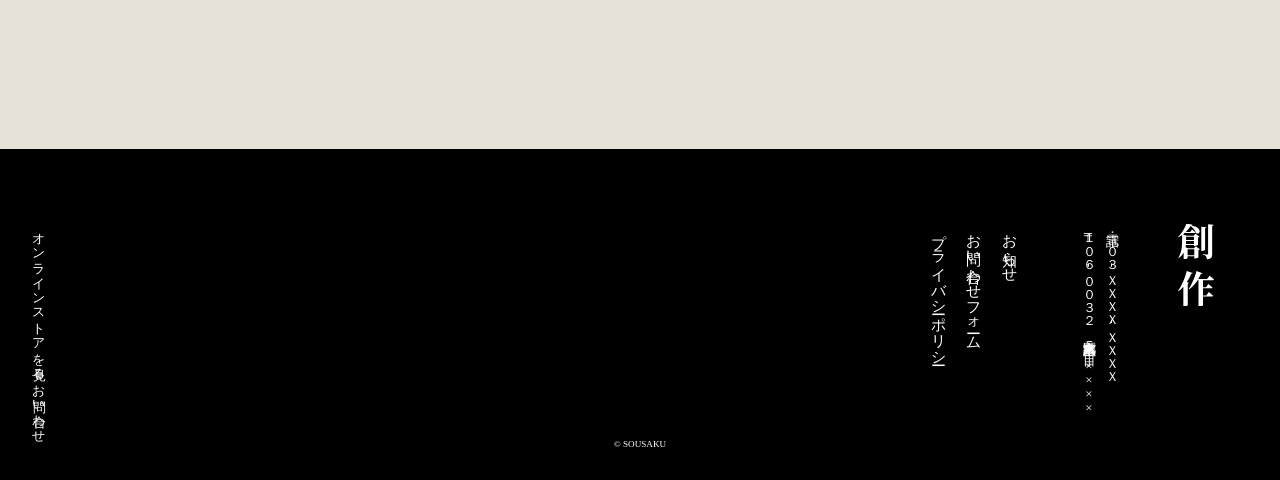
==== commit f4721d7c: "update" ====
--- a/index.html
+++ b/index.html
@@ -93,7 +93,7 @@
           <!-- └ └ 日本語タイトル -->
           <p class="products_title">科学と技術の調和</p>
           <!-- └ └ 英語タイトル -->
-          <p class="products_subtitle"> Science & Technology</p>
+          <p class="products_subtitle">Science & Technology</p>
         </div>
         <!-- └ 画像側（右） -->
         <div class="products_img_wrapper">
@@ -106,7 +106,7 @@
 
       <!-- 地図 -->
       <section>
-        <iframe src="" frameborder="0"> </iframe>
+        <iframe class="map" src="https://www.google.com/maps/embed?pb=!1m18!1m12!1m3!1d3133.5903187146155!2d140.89138065!3d38.24261285000001!2m3!1f0!2f0!3f0!3m2!1i1024!2i768!4f13.1!3m3!1m2!1s0x5f8a27e0bf42cc71%3A0xd9b1f886aaa01709!2z44CSOTg0LTA4MDIg5a6u5Z-O55yM5LuZ5Y-w5biC6Iul5p6X5Yy65YWr6LuS5bCP6Lev!5e0!3m2!1sja!2sjp!4v1774775574460!5m2!1sja!2sjp" allowfullscreen="" loading="lazy" referrerpolicy="no-referrer-when-downgrade"></iframe>
       </section>
     </main>
 
--- a/css/work.css
+++ b/css/work.css
@@ -10,7 +10,7 @@
 body {
   line-height: 1.8;
   background-color: #e6e2d7;
-  font-family: "Yu Gothic", "Yu Gothic Medium", "Yu Gothic", sans-serif;
+  font-family: "Yu Mincho", "游明朝", serif;
 }
 /* ┌─────────────────────────────────────────┐
    │ ヘッダー                        │
@@ -32,7 +32,7 @@
   writing-mode: vertical-rl;
 }
 
-/* ヘッダー内側【flex 縦3列: ロゴ + ナビ + ストア】 */
+/* ヘッダー内側【flex 横2列: ロゴ + ナビ】 */
 .header_inner {
   margin-right: 8rem;
   margin-top: 6rem;
@@ -43,14 +43,6 @@
   align-items: flex-start;
 
   gap: 6rem;
-}
-
-/* └ ロゴ（右） */
-.header_logo {
-}
-
-/* ロゴリンク */
-.header_logo_link {
 }
 
 /* ロゴ画像 */
@@ -61,10 +53,6 @@
   width: 4rem;
 }
 
-/* └ ナビ（中） */
-.header_nav {
-}
-
 /* ナビリスト【flex 横3列: Home + About + Work】 */
 .header_nav_list {
   display: flex;
@@ -72,10 +60,6 @@
   gap: 2.5rem;
 }
 
-/* └ ナビ項目 */
-.header_nav_item {
-}
-
 /* ナビリンク */
 .header_nav_link {
   color: white;
@@ -86,8 +70,8 @@
 .header_store {
   color: white;
   position: absolute;
-  bottom: 3.8rem;
-  left: 4.8rem;
+  bottom: 3.4rem;
+  left: 3.2rem;
   padding: 0.8rem 1rem;
   box-sizing: border-box;
   background-color: rgba(255, 255, 255, 0.2);
@@ -98,8 +82,8 @@
 /* ストアリンク */
 .header_store_link {
   height: 24rem;
-  width: 5.2rem;
-  font-size: 1.6rem;
+  width: 4rem;
+  font-size: 1.4rem;
 
   padding: 0.8rem 1.6rem;
   border: 0.1rem solid #cccccc;
@@ -118,30 +102,28 @@
 /* お知らせエリア外枠 */
 .news_area {
   width: 100%;
-  height: 100rem;
+  height: 70rem;
 
   padding-right: var(--side-width); /* サイドスペースの幅 */
 
   writing-mode: vertical-rl;
-  font-family: "Yu Mincho", "游明朝", serif;
 }
 
 /* サブタイトル（news） */
 .news_subtitle {
   margin-top: 18rem;
-  font-size: 3rem;
+  font-size: 1.4rem;
 }
 
 /* タイトル（お知らせ） */
 .news_title {
-  margin-top: 18rem;
+  margin-top: 18.4rem;
   font-size: 3.6rem;
 }
 
 /* ニュース一覧【flex 縦6列: item × 6】 */
 .news_list {
-  margin-right: 12rem;
-  margin-top: 27.7rem;
+  margin: 27.7rem 3.5rem 0 0;
 
   display: flex;
   align-items: flex-start;
@@ -152,7 +134,6 @@
 
 /* └ ニュース1件ブロック */
 .news_item {
-  width: 8rem;
   font-size: 1.6rem;
   border-right: 0.1rem solid #cccccc;
 }
@@ -164,12 +145,13 @@
 /* └ └ 日付 */
 .news_date {
   display: block;
-  padding-right: 1rem;
+  font-size: 1.2rem;
+  padding-right: 3rem;
 }
 
 /* └ └ テキスト */
 .news_text:last-child {
-  padding-left: 1rem;
+  padding-left: 3rem;
 }
 
 /* ===============================================
@@ -181,11 +163,16 @@
 #products2 {
   width: 100%;
   padding: 0 var(--side-width);
-  margin: 0 auto;
-  display: flex;
-
+  display: flex;
   border: 0.5rem solid red;
-  margin-bottom: 20rem;
+}
+
+#products1 {
+  margin-bottom: 28rem;
+}
+
+#products2 {
+  margin-bottom: 18rem;
 }
 
 .products_area1 {
@@ -207,31 +194,32 @@
 /* └ └ 日本語タイトル */
 .products_title {
   font-size: 3.6rem;
+  padding-bottom: 1;
 }
 
 /* └ └ 英語タイトル */
 .products_subtitle {
-  font-size: 1.6rem;
+  font-size: 1.4rem;
   line-height: 3.6rem;
 }
 
 /* └ 画像側 */
 .products_img_wrapper {
-  margin-top: 15rem;
-  width: 60%;
+  margin-top: 9.65rem;
+  width: 63.9%;
+  height: 42.6rem;
   position: relative;
 }
 
 /* └ └ 写真 */
 .products_img {
   width: 100%;
-  border: 0.5rem solid green;
 }
 
 /* └ └ テキストボックス */
 .products_text {
-  height: 15rem;
-  width: 25rem;
+  height: 13.7rem;
+  width: 35.8rem;
   font-size: 1.6rem;
 
   position: absolute;
@@ -242,13 +230,13 @@
 }
 
 .products_position1 {
-  bottom: -5rem;
+  bottom: -2rem;
   left: -2rem;
   background-color: #f9e90699;
 }
 
 .products_position2 {
-  bottom: -5rem;
+  bottom: -2rem;
   right: -2rem;
   background-color: #952a2699;
 }
@@ -257,10 +245,10 @@
    work
    =============================================== */
 
-.aaa {
-  width: 100%;
-  height: 60rem;
-  margin-bottom: 20rem;
+.map {
+  width: 100%;
+  height: 45rem;
+  border: none;
 }
 
 /* ===============================================
@@ -270,10 +258,11 @@
 /* フッター外枠【flex 縦: ロゴ + 住所情報 + ナビ + ストアリンク + コピーライト】 */
 .footer_area {
   width: 100%;
+  padding-top: 8.2rem;
 
   display: flex;
   justify-content: space-between;
-  align-items: center;
+  align-items: flex-start;
 
   background-color: #000000;
   color: white;
@@ -281,12 +270,11 @@
 
 .footer_inner {
   writing-mode: vertical-rl;
-  margin-top: 8rem;
 }
 
 /* └ ロゴ */
 .footer_logo {
-  margin-right: 8rem;
+  margin-right: 7.2rem;
   height: 9rem;
   width: 4rem;
 }
@@ -296,12 +284,14 @@
   margin-right: 6rem;
 }
 
-/* 電話番号 */
+/* └ └ 電話番号 */
 .footer_tel {
-}
-
-/* 住所 */
+  font-size: 1.4rem;
+}
+
+/* └ └ 住所 */
 .footer_address {
+  font-size: 1.4rem;
 }
 
 /* └ ナビリンク【flex 縦: お知らせ + お問い合わせフォーム + プライバシーポリシー】 */
@@ -313,26 +303,25 @@
 .footer_contact_list {
   display: flex;
   flex-direction: column;
-  gap: 0.2rem;
-}
-
-/* ナビ項目 */
-.footer_contact_item {
+  gap: 1rem;
 }
 
 .footer_contact_link {
   color: white;
+  font-size: 1.6rem;
 }
 
 /* └ ストアリンク【flex 縦: オンラインストア + お問い合わせ】 */
 .footer_store {
   writing-mode: vertical-rl;
   display: flex;
+  margin-left: 3rem;
 }
 
 /* オンラインストアリンク */
 .footer_online {
   color: white;
+  font-size: 1.4rem;
 }
 
 .footer_online::after {
@@ -343,22 +332,171 @@
 /* お問い合わせリンク */
 .footer_inquiry {
   color: white;
+  font-size: 1.4rem;
 }
 
 /* コピーライト */
 .footer_copyright {
-}
-
-/* ┌─────────────────────────────────────────┐
-   │ セクション名                        │
-   └─────────────────────────────────────────┘ */
-
-.footer_copyright {
+  padding-bottom: 3rem;
   display: block;
   width: 100%;
   background-color: #000000;
-
   text-align: center;
-
-  color: white;
-}
+  color: white;
+}
+
+/* ===============================================
+   SP（max-width: 699.98px）
+   =============================================== */
+
+@media screen and (max-width: 699.98px) {
+  :root {
+    --side-width: 2rem;
+  }
+
+  /* ヘッダー背景画像をSP用に切り替え */
+  .header_area {
+    background-image: url(../img/mainvisual-sp.jpg);
+  }
+
+  /* ヘッダー */
+  /* header_inner: margin-right=20px(x=315,w=40,375-355=20) margin-top=20px(y=20) gap=60px(315-255=60) */
+  .header_inner {
+    margin-right: 2rem;
+    margin-top: 2rem;
+    gap: 6rem;
+  }
+
+  /* header_store: left=20px(x=20) bottom=20px(600-(323+257)=20) */
+  .header_store {
+    left: 2rem;
+    bottom: 2rem;
+  }
+
+  /* header_store_link: width=52px(w=52) height=241px≒PC24rem そのまま */
+  .header_store_link {
+    width: 5rem;
+  }
+
+  /* line-height: bodyの1.8を上書き（カンプはすべてlineHeight=textSize → 1） */
+  /* nav: textSize=16, lineHeight=16 → 1 */
+  .header_nav_link {
+    line-height: 1;
+  }
+
+  /* ニュース */
+  /* news_area: height=475px(products1_y=1074.5, 1074.5-600=474.5) */
+  .news_area {
+    height: 47.5rem;
+  }
+
+  /* news_subtitle: margin-top=80px / textSize=14, lineHeight=14 → 1 */
+  .news_subtitle {
+    margin-top: 8rem;
+    line-height: 1;
+  }
+
+  /* news_title: margin-top=83px / textSize=28, lineHeight=28 → 1 */
+  .news_title {
+    margin-top: 8.3rem;
+    font-size: 2.8rem;
+    line-height: 1;
+  }
+
+  /* news_item: textSize=16, lineHeight=16 → 1 */
+  .news_item {
+    line-height: 1;
+  }
+
+  /* news_list: margin-top=117.5px(y=717.5, 717.5-600=117.5) */
+  .news_list {
+    margin: 12rem 2rem 0 0;
+  }
+
+  /* プロダクト */
+  /* products1 margin-bottom=103px(products2_title_y=1439, 1439-1336=103) */
+  #products1 {
+    margin-bottom: 10rem;
+  }
+
+  /* products2 margin-bottom=100px(map_y=1800.5, 1800.5-1700.5=100) */
+  #products2 {
+    margin-bottom: 10rem;
+  }
+
+  .products_header {
+    font-size: 2rem;
+  }
+
+  /* products_title: textSize=24, lineHeight=24 → 1 */
+  .products_title {
+    font-size: 2.4rem;
+    line-height: 1;
+  }
+
+  /* products_subtitle: textSize=14, lineHeight=16 → 16/14=1.14 */
+  .products_subtitle {
+    font-size: 1.2rem;
+    line-height: 1.14;
+  }
+
+  /* products_text: textSize=14, lineHeight=16 → 1.6rem */
+  /* products_img_wrapper: w=301px/335px=89.9% h=194px margin-top=68px(1142-1075=67) */
+  .products_img_wrapper {
+    width: 89.9%;
+    height: 19.4rem;
+    margin-top: 7rem;
+  }
+
+  /* products_text: w=192px h=94px textSize=14, lineHeight=16 → 1.6rem */
+  .products_text {
+    width: 19.2rem;
+    height: 9.4rem;
+    font-size: 1.4rem;
+    line-height: 1.6rem;
+  }
+
+  /* フッター */
+  /* footer_area: padding-top=42px(content_y=2292.5, 2292.5-2250.5=42) */
+  .footer_area {
+    padding-top: 4.2rem;
+  }
+
+  /* footer_store: margin-left=20px(x=20) */
+  .footer_store {
+    margin-left: 2rem;
+  }
+
+  /* footer_logo: margin-right=20px(375-355=20) */
+  .footer_logo {
+    margin-right: 2rem;
+  }
+
+  /* footer_info: margin-right=25px(logo_left315 - info_right290=25) */
+  .footer_info {
+    margin-right: 2.5rem;
+  }
+
+  /* footer_contact: margin-right=25px(info_left255 - contact_right230=25) */
+  .footer_contact {
+    margin-right: 2.5rem;
+  }
+
+  /* footer_contact_link: textSize=14, lineHeight=16 → 1.14 */
+  .footer_contact_link {
+    font-size: 1.4rem;
+    line-height: 1.14;
+  }
+
+  /* footer_tel/address: textSize=14, lineHeight=14 → 1 */
+  .footer_tel,
+  .footer_address {
+    line-height: 1;
+  }
+
+  /* footer_store: textSize=14, lineHeight=14 → 1 */
+  .footer_online,
+  .footer_inquiry {
+    line-height: 1;
+  }
+}
